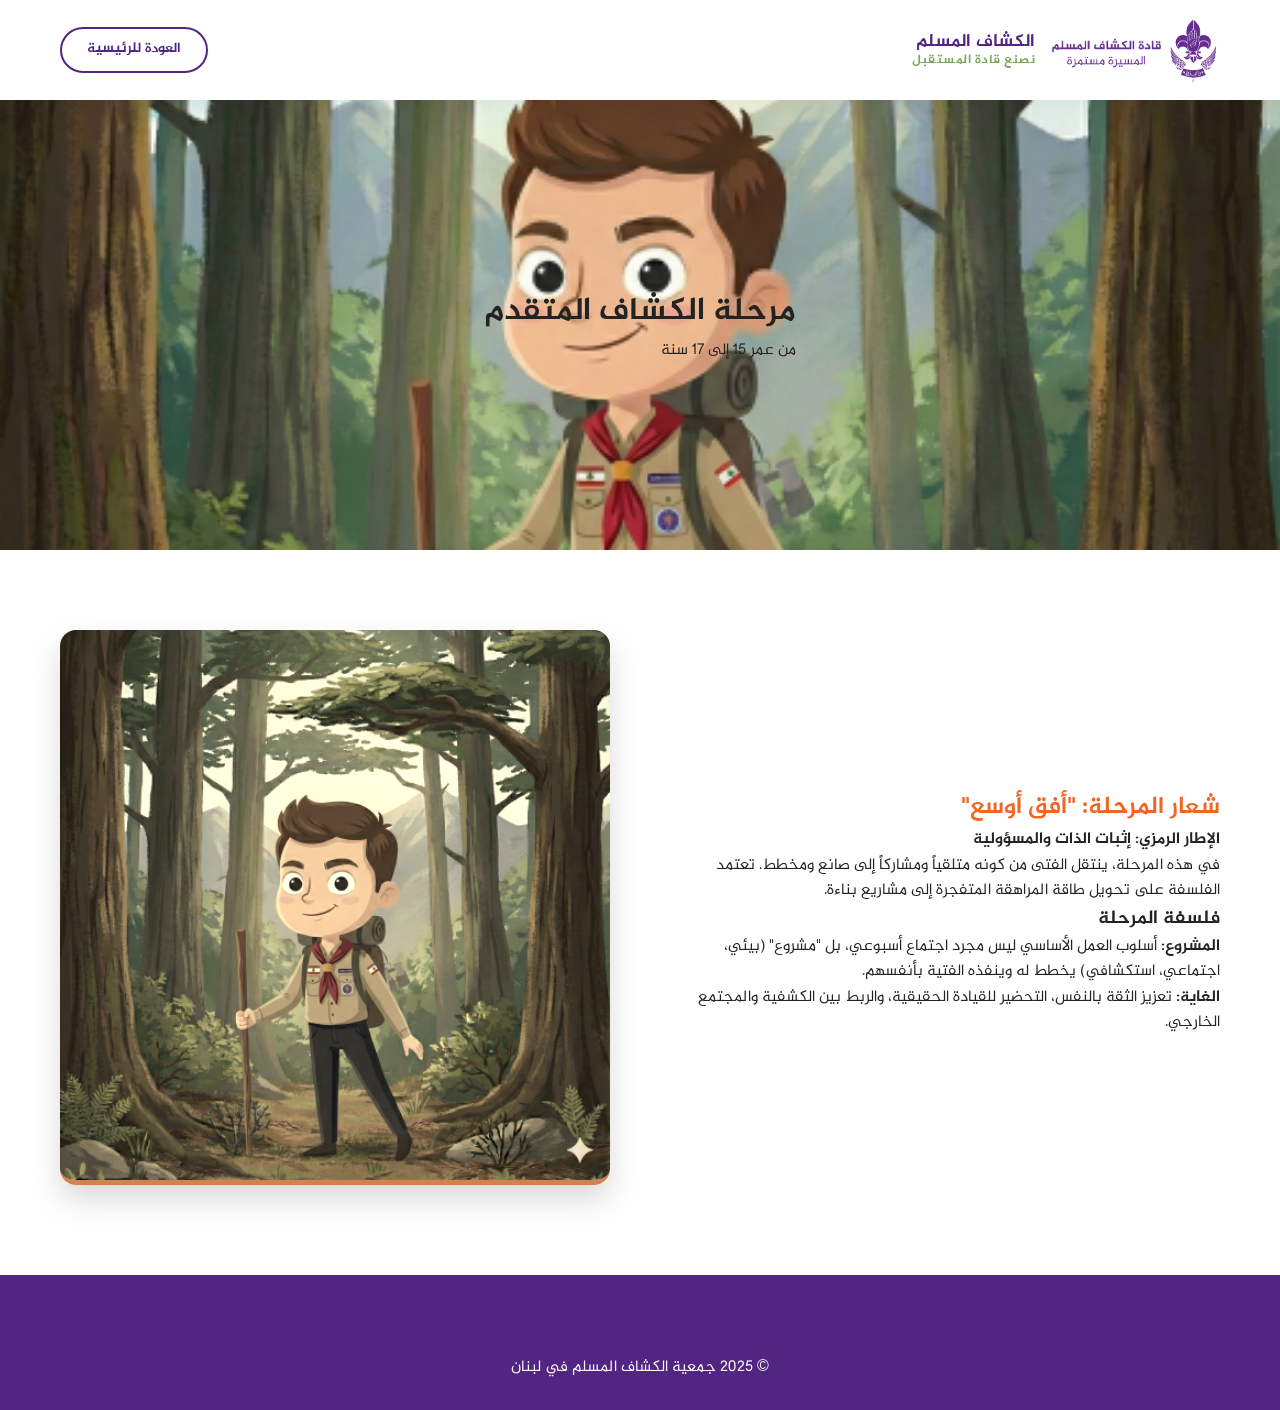
==== advanced.html @ 177d40bd "added stages' pages + hero-bg + login styles" ====
<!DOCTYPE html>
<html lang="ar" dir="rtl">
  <head>
    <meta charset="UTF-8" />
    <meta name="viewport" content="width=device-width, initial-scale=1.0" />
    <title data-i18n="cat_advanced">الكشاف المتقدم</title>
    <link
      href="https://fonts.googleapis.com/css2?family=Cairo:wght@400;600;700;900&display=swap"
      rel="stylesheet"
    />
    <link rel="stylesheet" href="css/style.css" />
    <link rel="icon" type="image/svg+xml" href="images/logo.svg" />
  </head>
  <body>
    <nav class="navbar">
      <div class="container nav-container">
        <a href="index.html" class="logo">
          <img src="images/logo.png" alt="Logo" class="brand-logo" />
          <div class="brand-text">
            <span class="brand-name" data-i18n="logo_text">الكشاف المسلم</span>
            <span class="brand-slogan" data-i18n="slogan"
              >نصنع قادة المستقبل</span
            >
          </div>
        </a>
        <a href="index.html" class="btn btn-sm btn-outline">العودة للرئيسية</a>
      </div>
    </nav>

    <header
      class="hero"
      style="
        height: 50vh;
        background-image: url('images/cards/advanced.png');
        background-position: center;
      "
    >
      <div
        class="overlay"
        style="
          background: linear-gradient(
            0deg,
            var(--advanced-orange),
            transparent
          );
        "
      ></div>
      <div class="container hero-content">
        <h1>مرحلة الكشاف المتقدم</h1>
        <p class="lead">من عمر 15 إلى 17 سنة</p>
      </div>
    </header>

    <section class="section">
      <div class="container">
        <div class="identity-grid">
          <div class="identity-content">
            <h2 style="color: var(--advanced-orange)">
              شعار المرحلة: "أفق أوسع"
            </h2>
            <p><strong>الإطار الرمزي: إثبات الذات والمسؤولية</strong></p>
            <p>
              في هذه المرحلة، ينتقل الفتى من كونه متلقياً ومشاركاً إلى صانع
              ومخطط. تعتمد الفلسفة على تحويل طاقة المراهقة المتفجرة إلى مشاريع
              بناءة.
            </p>

            <h3 class="mt-4">فلسفة المرحلة</h3>
            <p>
              <strong>المشروع:</strong> أسلوب العمل الأساسي ليس مجرد اجتماع
              أسبوعي، بل "مشروع" (بيئي، اجتماعي، استكشافي) يخطط له وينفذه الفتية
              بأنفسهم.
            </p>
            <p>
              <strong>الغاية:</strong> تعزيز الثقة بالنفس، التحضير للقيادة
              الحقيقية، والربط بين الكشفية والمجتمع الخارجي.
            </p>
          </div>
          <div class="identity-image">
            <img
              src="images/cards/advanced.png"
              alt="Advanced"
              style="border-bottom: 5px solid var(--advanced-orange)"
            />
          </div>
        </div>
      </div>
    </section>

    <footer class="footer">
      <div class="container" style="text-align: center">
        <p>© 2025 جمعية الكشاف المسلم في لبنان</p>
      </div>
    </footer>
  </body>
</html>
---- css/style.css ----
/* =========================================
   1. Font Definitions (Al Jazeera Arabic)
   ========================================= */

@font-face {
  font-family: "AlJazeera";
  src: url("../fonts/aljazeera-regular.ttf") format("truetype");
  font-weight: 400;
  font-style: normal;
  font-display: swap;
}

@font-face {
  font-family: "AlJazeera";
  src: url("../fonts/aljazeera-bold.ttf") format("truetype");
  font-weight: 700;
  font-style: normal;
  font-display: swap;
}

@font-face {
  font-family: "AlJazeera";
  src: url("../fonts/aljazeera-light.ttf") format("truetype");
  font-weight: 300;
  font-style: normal;
  font-display: swap;
}

:root {
  /* --- COLOR PALETTE --- */
  /* Main Brand Purple */
  --primary: #522583;

  /* Stage Colors */
  --cubs-yellow: #f9d242; /* Jarameez */
  --scouts-green: #78a756; /* Kashaf */
  --advanced-orange: #f26522; /* Advanced (Moutaqadem) - NEW ORANGE */
  --rovers-red: #ba3642; /* Jawala */

  /* Accents */
  --text-dark: #232323;
  --text-light: #777;
  --bg-gray: #f9f9f9;
  --white: #ffffff;

  /* Shapes */
  --radius-pill: 50px;
  --radius-card: 16px;
}

* {
  box-sizing: border-box;
  margin: 0;
  padding: 0;
}

/* =========================================
   2. Global Typography
   ========================================= */

body {
  font-family: "Segoe UI", Tahoma, Geneva, Verdana, sans-serif;
  color: var(--text-dark);
  line-height: 1.6;
  overflow-x: hidden;
}

/* FORCE Al Jazeera Font ONLY when language is Arabic */
html[lang="ar"] body {
  font-family: "AlJazeera", "Segoe UI", Tahoma, sans-serif;
}

html[lang="ar"] h1,
html[lang="ar"] h2,
html[lang="ar"] h3 {
  font-family: "AlJazeera";
  font-weight: 700;
}

/* Helpers */
.container {
  max-width: 1200px;
  margin: 0 auto;
  padding: 0 20px;
}
.section {
  padding: 80px 0;
}
.bg-light {
  background-color: var(--bg-gray);
}
.text-white {
  color: var(--white) !important;
}

/* --- Navbar --- */
.navbar {
  background: rgba(255, 255, 255, 0.95);
  backdrop-filter: blur(12px);
  padding: 15px 0;
  position: sticky;
  top: 0;
  z-index: 1000;
  box-shadow: 0 4px 20px rgba(0, 0, 0, 0.05);
  transition: padding 0.3s;
}

.nav-container {
  display: flex;
  justify-content: space-between;
  align-items: center;
}

.logo {
  display: flex;
  align-items: center;
  gap: 12px;
  text-decoration: none;
  font-weight: 900;
  color: var(--primary);
  font-size: 1.2rem;
  z-index: 1001;
}

/* Update Logo Size */
.brand-logo {
  height: 70px; /* Increased from 45px (approx 150%) */
  width: auto;
}

/* New Brand Text Styles */
.brand-text {
  display: flex;
  flex-direction: column;
  line-height: 1.2;
}

.brand-name {
  font-weight: 900;
  font-size: 1.1rem;
  color: var(--primary);
}

.brand-slogan {
  font-size: 0.8rem;
  font-weight: 600;
  color: var(--scouts-green); /* Using Scout Green for contrast */
  letter-spacing: 0.5px;
}

.nav-links {
  display: flex;
  gap: 30px;
  list-style: none;
  margin: 0;
  padding: 0;
}

.nav-links a {
  text-decoration: none;
  color: var(--text-dark);
  font-weight: 700;
  font-size: 1rem;
  transition: color 0.3s;
  position: relative;
}

.nav-links a:hover {
  color: var(--primary);
}

.nav-actions {
  display: flex;
  align-items: center;
  gap: 15px;
  z-index: 1001;
}

.btn-sm {
  padding: 8px 16px;
  font-size: 0.85rem;
}

.btn {
  padding: 10px 25px;
  border-radius: var(--radius-pill);
  text-decoration: none;
  font-weight: 700;
  cursor: pointer;
  border: none;
  font-family: inherit;
  transition: transform 0.2s;
}
.btn:hover {
  transform: scale(1.05);
}
.btn-primary {
  background: var(--primary);
  color: white;
}
.btn-outline {
  background: transparent;
  border: 2px solid var(--primary);
  color: var(--primary);
}
.btn-login {
  display: flex;
  align-items: center;
  gap: 8px;
  background: #f0f0f0;
  color: var(--primary);
  padding: 10px 20px;
  font-size: 0.9rem;
}
.btn-login:hover {
  background: #e0e0e0;
  color: var(--primary);
}

.mobile-only {
  display: none;
}
.hamburger {
  display: none;
}

/* Mobile Responsive Styles */
@media (max-width: 992px) {
  .nav-links {
    position: fixed;
    top: 0;
    right: 0;
    width: 100%;
    height: 100vh;
    background: var(--primary);
    flex-direction: column;
    justify-content: center;
    align-items: center;
    gap: 40px;
    transform: translateY(-100%);
    transition: transform 0.4s cubic-bezier(0.4, 0, 0.2, 1);
    z-index: 999;
  }

  .nav-links.active {
    transform: translateY(0);
  }

  .nav-links a {
    color: white;
    font-size: 1.5rem;
  }

  .desktop-only {
    display: none;
  }
  .mobile-only {
    display: block;
  }

  .hamburger {
    display: flex;
    flex-direction: column;
    gap: 6px;
    cursor: pointer;
  }

  .hamburger span {
    width: 30px;
    height: 3px;
    background-color: var(--primary);
    border-radius: 2px;
    transition: 0.3s;
  }

  .hamburger.active span:nth-child(1) {
    transform: rotate(45deg) translate(8px, 6px);
  }
  .hamburger.active span:nth-child(2) {
    opacity: 0;
  }
  .hamburger.active span:nth-child(3) {
    transform: rotate(-45deg) translate(8px, -6px);
  }
}

html[dir="ltr"] .nav-links {
  right: auto;
  left: 0;
}

/* Hero Section */
.hero {
  height: 90vh;
  background-image: url("../images/hero-bg.jpg");
  background-size: cover;
  background-position: center;
  background-repeat: no-repeat;
  position: relative;
  display: flex;
  align-items: center;
}

/* Impact Stats */
.impact-section {
  background-color: var(--primary);
  color: white;
  padding: 60px 0;
  position: relative;
  z-index: 5;
  margin-top: -5px;
}

.impact-grid {
  display: grid;
  grid-template-columns: repeat(auto-fit, minmax(200px, 1fr));
  gap: 40px;
  text-align: center;
}

.stat-item h3 {
  font-size: 3rem;
  font-weight: 900;
  margin-bottom: 10px;
  color: var(--cubs-yellow);
}

.stat-item p {
  font-size: 1.1rem;
  font-weight: 600;
  opacity: 0.9;
}

/* Identity Section */
.identity-grid {
  display: grid;
  grid-template-columns: 1fr 1fr;
  gap: 60px;
  align-items: center;
}

.identity-image img {
  width: 100%;
  border-radius: var(--radius-card);
  box-shadow: 0 15px 30px rgba(0, 0, 0, 0.15);
  filter: sepia(0.5);
  transition: 0.3s;
}

.identity-image:hover img {
  filter: sepia(0);
}

/* Values Section */
.values-section {
  position: relative;
  background-image: url("../images/flag-bg.jpg");
  background-attachment: fixed;
  background-position: center;
  background-size: cover;
  padding: 120px 0;
  text-align: center;
  color: white;
}

.overlay-dark {
  position: absolute;
  inset: 0;
  background: rgba(82, 37, 131, 0.85);
}

.values-content {
  position: relative;
  z-index: 2;
  max-width: 800px;
  margin: 0 auto;
}

.values-content h2 {
  font-size: 2.5rem;
  margin-bottom: 30px;
  color: var(--cubs-yellow);
}

.values-content blockquote {
  font-size: 2rem;
  font-weight: 700;
  line-height: 1.4;
  margin-bottom: 20px;
}

/* Cards (Stages) */
.section-title {
  text-align: center;
  font-size: 2.5rem;
  margin-bottom: 50px;
  color: var(--primary);
}

.cards-grid {
  display: grid;
  grid-template-columns: repeat(auto-fit, minmax(220px, 1fr));
  gap: 30px;
}

.card {
  background: white;
  border-radius: var(--radius-card);
  overflow: hidden;
  box-shadow: 0 4px 20px rgba(0, 0, 0, 0.08);
  transition: transform 0.3s;
}

.card:hover {
  transform: translateY(-10px);
}

.card-top {
  height: 10px;
  width: 100%;
}

/* 2. New Image Wrapper Style */
.card-img-wrapper {
  width: 100%; /* 80% of the card width */
  height: auto; /* Allow height to scale naturally */
  aspect-ratio: 1/1; /* Keep it square-ish */
  margin: 0 auto 15px;
  padding: 0;
  border-radius: 50%; /* Remove circle */
  background: transparent; /* Remove background */
  box-shadow: none; /* Remove shadow box */
  display: flex;
  align-items: center;
  justify-content: center;
}

.card-img-wrapper img {
  width: 100%;
  height: 100%;
  object-fit: contain; /* Show full image without cropping */
  border-radius: 50%; /* Remove circle crop */
  filter: drop-shadow(
    0 5px 10px rgba(0, 0, 0, 0.1)
  ); /* Add shadow to the image itself */
}

.card-body {
  padding: 30px 20px;
  text-align: center;
}

/* UPDATED BORDERS FOR ORANGE (ADVANCED) */
.border-yellow {
  border: 3px solid var(--cubs-yellow);
}
.border-green {
  border: 3px solid var(--scouts-green);
}
.border-orange {
  border: 3px solid var(--advanced-orange);
} /* NEW */
.border-red {
  border: 3px solid var(--rovers-red);
}

.bg-yellow {
  background: var(--cubs-yellow);
}
.bg-green {
  background: var(--scouts-green);
}
.bg-orange {
  background: var(--advanced-orange);
} /* NEW */
.bg-red {
  background: var(--rovers-red);
}

.card-cubs {
  border-bottom: 5px solid var(--cubs-yellow);
}
.card-scouts {
  border-bottom: 5px solid var(--scouts-green);
}
.card-advanced {
  border-bottom: 5px solid var(--advanced-orange);
} /* NEW */
.card-rovers {
  border-bottom: 5px solid var(--rovers-red);
}

/* SDG Section */
.sdg-section {
  background-color: var(--text-dark);
  padding: 80px 0;
  overflow: hidden;
}

.sdg-slider-wrapper {
  display: flex;
  flex-wrap: nowrap;
  gap: 20px;
  align-items: center;
  position: relative;
  max-width: 100%;
  padding: 0 40px;
}

.sdg-container {
  display: flex;
  overflow-x: auto;
  scroll-snap-type: x mandatory;
  gap: 20px;
  padding: 20px 0;
  scrollbar-width: none;
}

.sdg-container::-webkit-scrollbar {
  display: none;
}

.sdg-card {
  flex: 0 0 220px;
  height: 220px;
  scroll-snap-align: center;
  perspective: 1000px;
  cursor: pointer;
}

.sdg-inner {
  position: relative;
  width: 100%;
  height: 100%;
  transition: transform 0.6s;
  transform-style: preserve-3d;
  box-shadow: 0 4px 15px rgba(0, 0, 0, 0.3);
  border-radius: 20px;
}

.sdg-card:hover .sdg-inner {
  transform: rotateY(180deg);
}

.sdg-front,
.sdg-back {
  position: absolute;
  width: 100%;
  height: 100%;
  backface-visibility: hidden;
  -webkit-backface-visibility: hidden;
  border-radius: 20px;
  overflow: hidden;
}

.sdg-front img {
  width: 100%;
  height: 100%;
  object-fit: cover;
}

.sdg-back {
  transform: rotateY(180deg);
  background-color: var(--primary);
  color: white;
  display: flex;
  align-items: center;
  justify-content: center;
  padding: 15px;
  text-align: center;
  font-weight: 600;
}

/* --- SDG Slider Controls --- */
.slider-btn {
  background-color: transparent;
  color: white;
  border: none;
  cursor: pointer;
  font-size: 1.5rem;
  z-index: 10;
  transition: 0.3s;
  display: flex;
  align-items: center;
  justify-content: center;
}

.slider-btn:hover {
  background: var(--primary);
}

.prev-btn {
  inset-inline-start: 0;
}

.next-btn {
  inset-inline-end: 0;
}

/* News Section */
.news-grid {
  display: grid;
  grid-template-columns: repeat(auto-fit, minmax(300px, 1fr));
  gap: 30px;
  margin-top: 40px;
}

.news-card {
  background: white;
  border-radius: var(--radius-card);
  overflow: hidden;
  box-shadow: 0 4px 15px rgba(0, 0, 0, 0.05);
  transition: transform 0.3s;
}

a.news-card {
  background: white;
  border-radius: var(--radius-card);
  overflow: hidden;
  box-shadow: 0 4px 15px rgba(0, 0, 0, 0.05);
  transition: transform 0.3s;
  /* Fixes: */
  text-decoration: none;
  color: inherit;
  display: block;
}

a.news-card h3 {
  color: var(--primary); /* Keep title purple */
}

a.news-card p {
  color: var(--text-dark); /* Keep text dark/grey */
}

.news-card:hover {
  transform: translateY(-5px);
}

.news-img {
  height: 200px;
  width: 100%;
  object-fit: cover;
}

.news-content {
  padding: 20px;
}
.news-date {
  font-size: 0.85rem;
  color: var(--text-light);
  margin-bottom: 10px;
  display: block;
}
.news-content h3 {
  font-size: 1.2rem;
  margin-bottom: 10px;
  color: var(--primary);
}
.news-content a {
  text-decoration: none;
}

/* Map Section */
.section-subtitle {
  margin-bottom: 40px;
  text-align: center; /* Aligns Right in AR, Left in EN automatically */
  padding: 0 10px;
}

.map-wrapper {
  background: white;
  padding: 10px;
  border-radius: var(--radius-card);
  box-shadow: 0 10px 30px rgba(0, 0, 0, 0.1);
}

#map {
  height: 500px;
  width: 100%;
  border-radius: 12px;
  z-index: 1;
}

.custom-pin {
  background-color: #fff;
  border-radius: 50%;
  border: 2px solid #fff;
  box-shadow: 0 2px 5px rgba(0, 0, 0, 0.3);
  display: flex;
  align-items: center;
  justify-content: center;
}

.pin-inner {
  width: 100%;
  height: 100%;
  border-radius: 50%;
  opacity: 0.9;
}

.map-legend {
  background: white;
  padding: 10px;
  border-radius: 8px;
}
.legend-item {
  display: flex;
  align-items: center;
  gap: 8px;
  margin-bottom: 5px;
}
.legend-color {
  width: 12px;
  height: 12px;
  border-radius: 50%;
}

/* Footer */
.footer {
  background-color: var(--primary);
  color: white;
  padding: 80px 0 30px;
}

.footer-grid {
  display: grid;
  grid-template-columns: 2fr 1fr 1fr 1fr;
  gap: 40px;
  margin-bottom: 60px;
}

.footer-col h4 {
  font-size: 1.2rem;
  margin-bottom: 20px;
  color: var(--cubs-yellow);
  font-weight: 700;
}

.footer-mission {
  margin-top: 20px;
  opacity: 0.8;
  line-height: 1.6;
  max-width: 300px;
}

.footer-links {
  list-style: none;
  padding: 0;
}
.footer-links li {
  margin-bottom: 12px;
}
.footer-links a {
  color: white;
  text-decoration: none;
  opacity: 0.8;
}

.footer-contact-list {
  list-style: none;
  padding: 0;
}
.footer-contact-list li {
  display: flex;
  align-items: center;
  gap: 10px;
  margin-bottom: 15px;
}

.social-icons {
  display: flex;
  gap: 15px;
}

.social-link {
  width: 40px;
  height: 40px;
  background: rgba(255, 255, 255, 0.1);
  border-radius: 50%;
  display: flex;
  align-items: center;
  justify-content: center;
  transition: 0.3s;
}

.social-link svg {
  width: 20px;
  height: 20px;
  fill: white;
}

.social-link:hover {
  background: var(--cubs-yellow);
}

.logo-white .brand-logo {
  filter: brightness(0) invert(1);
}

.footer-bottom {
  border-top: 1px solid rgba(255, 255, 255, 0.1);
  padding-top: 30px;
  text-align: center;
  font-size: 0.9rem;
  opacity: 0.6;
}

@media (max-width: 768px) {
  .footer-grid {
    grid-template-columns: 1fr;
    text-align: center;
  }
  .footer-contact-list li,
  .social-icons,
  .logo {
    justify-content: center;
  }

  .identity-grid {
    grid-template-columns: 1fr;
    gap: 30px;
    text-align: center;
  }

  .year-badge {
    font-size: 1.5rem;
    padding: 10px 20px;
  }
}

/* =========================================
   Login Page Styles
   ========================================= */
.login-page {
  background: linear-gradient(135deg, var(--bg-gray) 0%, #e6e6e6 100%);
  height: 100vh;
  display: flex;
  align-items: center;
  justify-content: center;
}

.login-container {
  width: 100%;
  max-width: 400px;
  padding: 20px;
}

.login-card {
  background: white;
  padding: 40px;
  border-radius: 20px;
  box-shadow: 0 10px 40px rgba(0, 0, 0, 0.1);
  text-align: center;
}

.login-logo {
  height: 80px;
  margin-bottom: 20px;
}

.login-header h2 {
  color: var(--primary);
  margin-bottom: 5px;
}

.login-header p {
  color: var(--text-light);
  margin-bottom: 30px;
  font-size: 0.9rem;
}

.form-group {
  margin-bottom: 20px;
  text-align: right;
}

/* Flip text align for LTR */
html[dir="ltr"] .form-group {
  text-align: left;
}

.form-group label {
  display: block;
  margin-bottom: 8px;
  font-weight: 700;
  font-size: 0.9rem;
  color: var(--text-dark);
}

.form-group input {
  width: 100%;
  padding: 12px;
  border: 2px solid #eee;
  border-radius: 8px;
  font-family: inherit;
  transition: border 0.3s;
}

.form-group input:focus {
  border-color: var(--primary);
  outline: none;
}

.btn-block {
  width: 100%;
  margin-top: 10px;
}

.form-message {
  background: #ffebee;
  color: #c62828;
  padding: 10px;
  border-radius: 8px;
  margin-bottom: 15px;
  font-size: 0.9rem;
  font-weight: 600;
}

.login-footer {
  margin-top: 20px;
  font-size: 0.9rem;
}

.login-footer a {
  color: var(--text-light);
  text-decoration: none;
}

.login-footer a:hover {
  color: var(--primary);
}

@keyframes shake {
  0%,
  100% {
    transform: translateX(0);
  }
  25%,
  75% {
    transform: translateX(5px);
  }
  50% {
    transform: translateX(-5px);
  }
}
.shake {
  animation: shake 0.3s ease-in-out;
}

/* --- Dropdown Menu Styles --- */
.dropdown {
  position: relative;
}

.dropdown .arrow {
  font-size: 0.7rem;
  margin-inline-start: 5px;
  transition: transform 0.3s;
}

.dropdown:hover .arrow {
  transform: rotate(180deg);
}

.dropdown-content {
  display: none;
  position: absolute;
  top: 100%;
  right: 0; /* Align right for Arabic */
  background-color: white;
  min-width: 200px;
  box-shadow: 0 8px 16px rgba(0, 0, 0, 0.1);
  border-radius: 8px;
  z-index: 1002;
  padding: 10px 0;
  list-style: none;
  text-align: start;
}

/* LTR Alignment */
html[dir="ltr"] .dropdown-content {
  right: auto;
  left: 0;
}

.dropdown-content li {
  margin: 0;
}

.dropdown-content a {
  color: var(--text-dark);
  padding: 12px 20px;
  text-decoration: none;
  display: block;
  font-size: 0.95rem;
  font-weight: 600;
  transition: 0.2s;
}

.dropdown-content a:hover {
  background-color: var(--bg-gray);
  color: var(--primary);
}

/* Show on Hover (Desktop) */
@media (min-width: 993px) {
  .dropdown:hover .dropdown-content {
    display: block;
    animation: fadeIn 0.3s ease;
  }
}

@keyframes fadeIn {
  from {
    opacity: 0;
    transform: translateY(10px);
  }
  to {
    opacity: 1;
    transform: translateY(0);
  }
}

/* Mobile Dropdown Styling */
@media (max-width: 992px) {
  .dropdown {
    width: 100%;
    text-align: center;
  }

  .dropdown-content {
    position: static; /* Stack normally on mobile */
    display: none; /* Hidden by default */
    box-shadow: none;
    background: rgba(255, 255, 255, 0.1); /* Slight highlight */
    width: 100%;
  }

  .dropdown-content a {
    color: white; /* White text for mobile menu */
    padding: 15px;
    font-size: 1.1rem;
  }

  /* We will use JS to toggle 'open' class on mobile */
  .dropdown.open .dropdown-content {
    display: block;
  }
}

/* --- Clickable Card Fixes --- */
a.card {
  text-decoration: none; /* Remove underline */
  color: inherit; /* Keep text color */
  display: block; /* Ensure it behaves like a box */
  height: 100%; /* Full height */
}

a.card:hover {
  transform: translateY(-10px); /* Keep the hover effect */
  cursor: pointer;
}

a.card h3 {
  color: inherit;
} /* Keep headers inheriting colors */
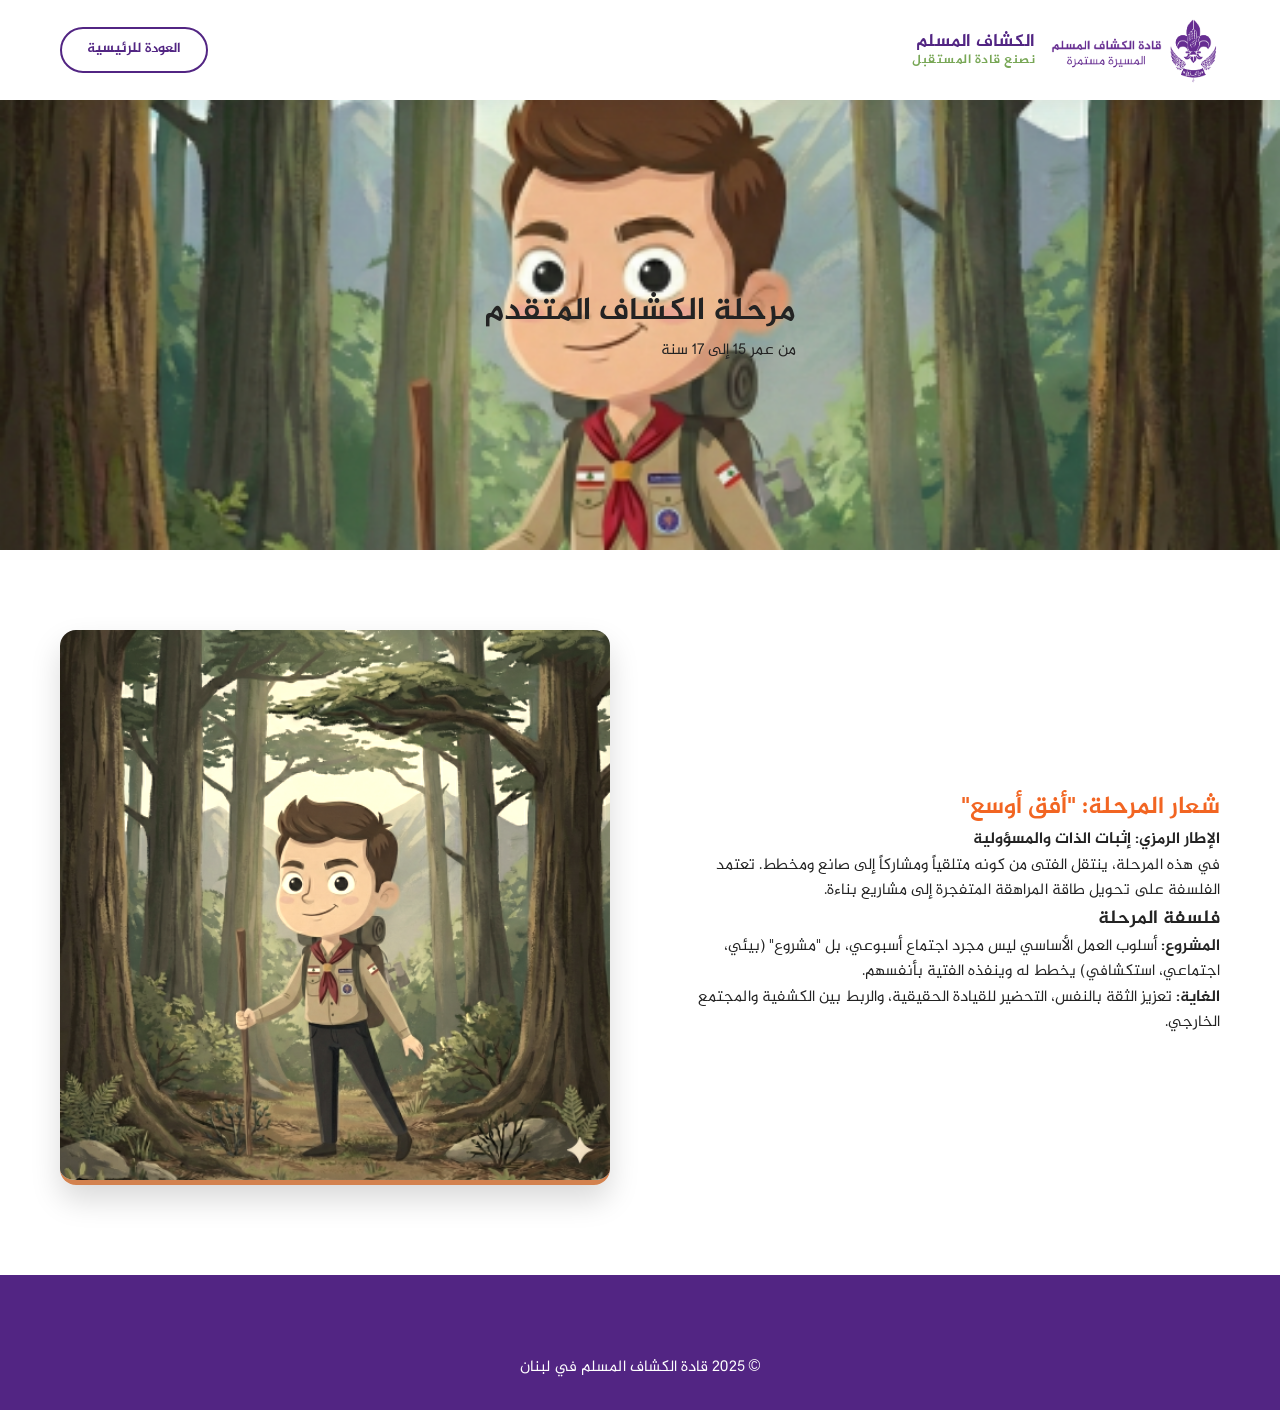
==== commit 1b4abf15: "fix naming" ====
--- a/advanced.html
+++ b/advanced.html
@@ -89,7 +89,7 @@
 
     <footer class="footer">
       <div class="container" style="text-align: center">
-        <p>© 2025 جمعية الكشاف المسلم في لبنان</p>
+        <p>© 2025 قادة الكشاف المسلم في لبنان</p>
       </div>
     </footer>
   </body>
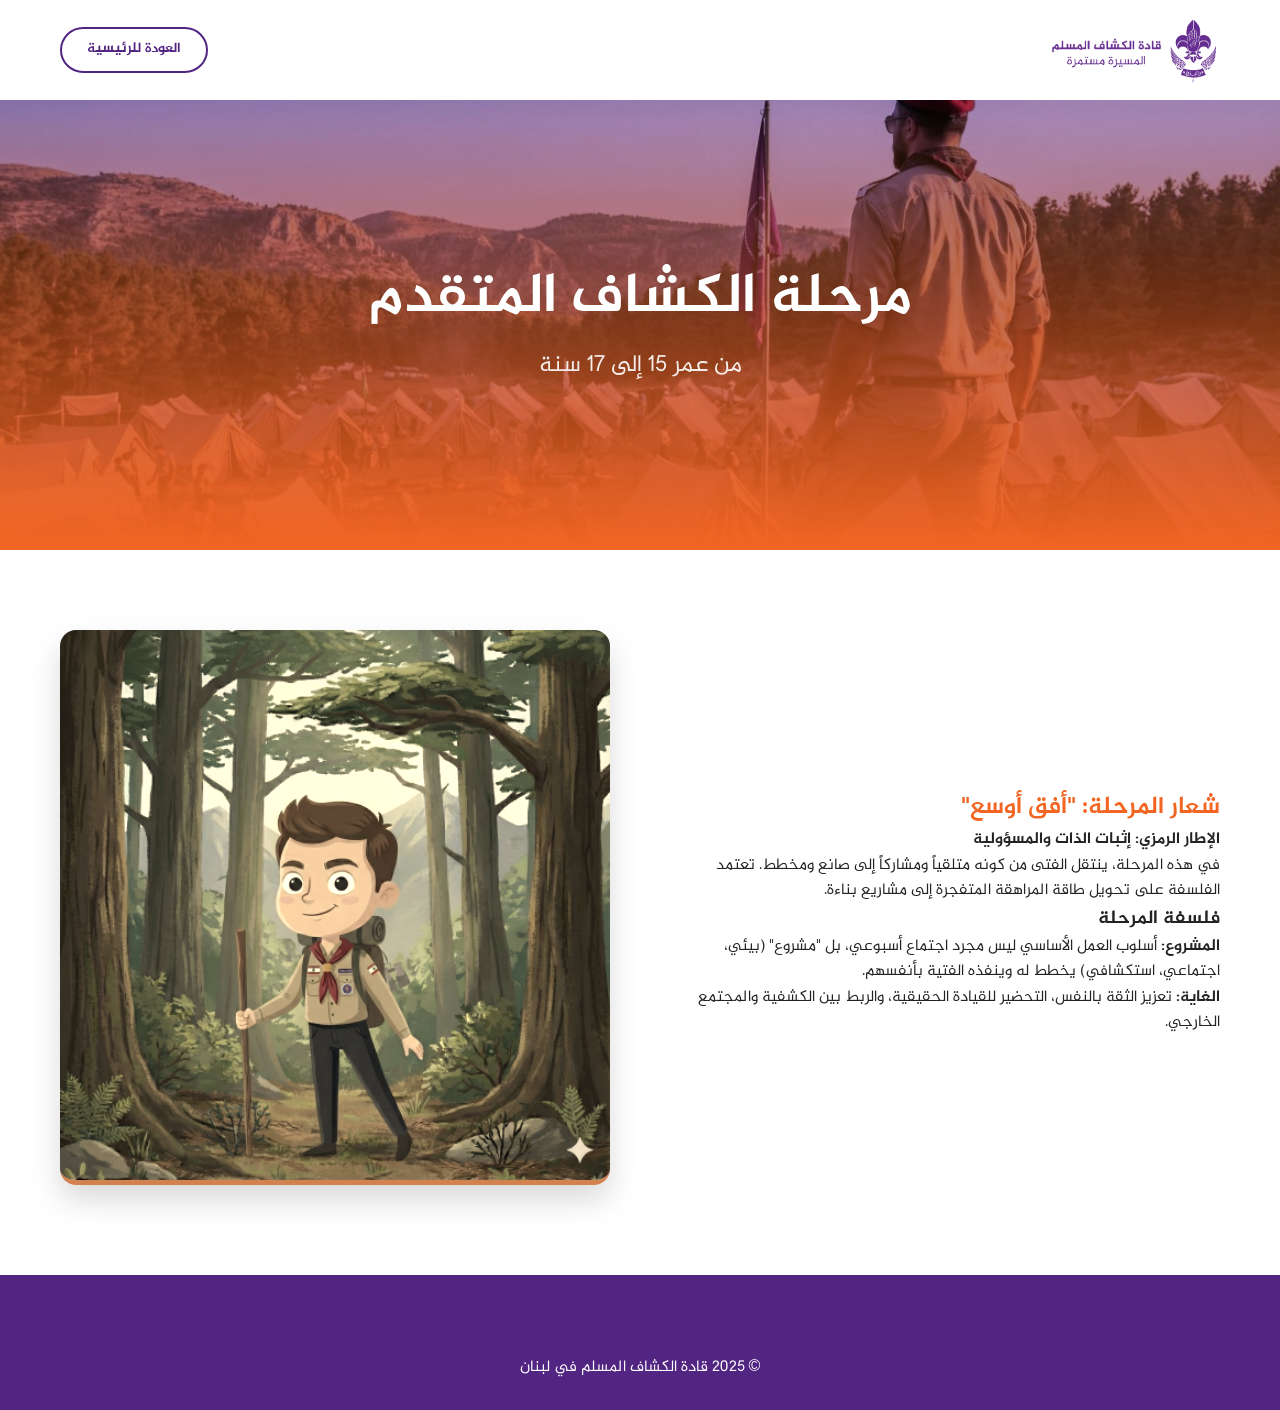
==== commit ff4e611f: "remove brand-text from stages" ====
--- a/advanced.html
+++ b/advanced.html
@@ -16,12 +16,6 @@
       <div class="container nav-container">
         <a href="index.html" class="logo">
           <img src="images/logo.png" alt="Logo" class="brand-logo" />
-          <div class="brand-text">
-            <span class="brand-name" data-i18n="logo_text">الكشاف المسلم</span>
-            <span class="brand-slogan" data-i18n="slogan"
-              >نصنع قادة المستقبل</span
-            >
-          </div>
         </a>
         <a href="index.html" class="btn btn-sm btn-outline">العودة للرئيسية</a>
       </div>
--- a/css/style.css
+++ b/css/style.css
@@ -116,36 +116,12 @@
   align-items: center;
   gap: 12px;
   text-decoration: none;
-  font-weight: 900;
-  color: var(--primary);
-  font-size: 1.2rem;
   z-index: 1001;
 }
 
-/* Update Logo Size */
 .brand-logo {
-  height: 70px; /* Increased from 45px (approx 150%) */
+  height: 70px;
   width: auto;
-}
-
-/* New Brand Text Styles */
-.brand-text {
-  display: flex;
-  flex-direction: column;
-  line-height: 1.2;
-}
-
-.brand-name {
-  font-weight: 900;
-  font-size: 1.1rem;
-  color: var(--primary);
-}
-
-.brand-slogan {
-  font-size: 0.8rem;
-  font-weight: 600;
-  color: var(--scouts-green); /* Using Scout Green for contrast */
-  letter-spacing: 0.5px;
 }
 
 .nav-links {
@@ -289,16 +265,72 @@
   left: 0;
 }
 
-/* Hero Section */
+/* =========================================
+   Hero Section (Updated with Flip & Text)
+   ========================================= */
 .hero {
   height: 90vh;
+  position: relative;
+  display: flex;
+  align-items: center;
+  justify-content: center;
+  text-align: center;
+  color: var(--white);
+  overflow: hidden;
+  z-index: 0;
+}
+
+.hero::before {
+  content: "";
+  position: absolute;
+  top: 0;
+  left: 0;
+  width: 100%;
+  height: 100%;
   background-image: url("../images/hero-bg.jpg");
   background-size: cover;
   background-position: center;
   background-repeat: no-repeat;
+  z-index: -2;
+}
+
+.hero .overlay {
+  position: absolute;
+  top: 0;
+  left: 0;
+  width: 100%;
+  height: 100%;
+  background: rgba(82, 37, 131, 0.5);
+  z-index: -1;
+}
+
+.hero-content {
   position: relative;
-  display: flex;
-  align-items: center;
+  z-index: 1;
+  max-width: 800px;
+  padding: 20px;
+}
+
+.hero h1 {
+  font-size: 3.5rem;
+  font-weight: 900;
+  margin-bottom: 15px;
+  line-height: 1.2;
+}
+
+.hero p.lead {
+  font-size: 1.5rem;
+  opacity: 0.9;
+  font-weight: 400;
+}
+
+@media (max-width: 768px) {
+  .hero h1 {
+    font-size: 2.5rem;
+  }
+  .hero p.lead {
+    font-size: 1.2rem;
+  }
 }
 
 /* Impact Stats */
@@ -383,10 +415,13 @@
 }
 
 .values-content blockquote {
-  font-size: 2rem;
+  font-size: 1.6rem;
   font-weight: 700;
-  line-height: 1.4;
+  line-height: 1.8;
+  font-family: "AlJazeera", serif;
   margin-bottom: 20px;
+  white-space: pre-line;
+  text-align: start;
 }
 
 /* Cards (Stages) */
@@ -1065,3 +1100,30 @@
 a.card h3 {
   color: inherit;
 } /* Keep headers inheriting colors */
+
+/* --- Angled Arrow Icon --- */
+.icon-angled {
+  width: 14px;
+  height: 14px;
+  margin-inline-start: 8px; /* Adds space depending on language direction */
+  fill: none;
+  stroke: currentColor; /* Takes the color of the text */
+  stroke-width: 3;
+  stroke-linecap: round;
+  stroke-linejoin: round;
+  transition: transform 0.3s ease;
+  vertical-align: middle;
+  margin-bottom: 2px;
+}
+
+/* Hover Effect: Move diagonally */
+a:hover .icon-angled,
+button:hover .icon-angled {
+  transform: translate(3px, -3px);
+}
+
+/* RTL Hover Fix: Move Top-Left instead of Top-Right */
+html[dir="rtl"] a:hover .icon-angled,
+html[dir="rtl"] button:hover .icon-angled {
+  transform: translate(-3px, -3px);
+}
